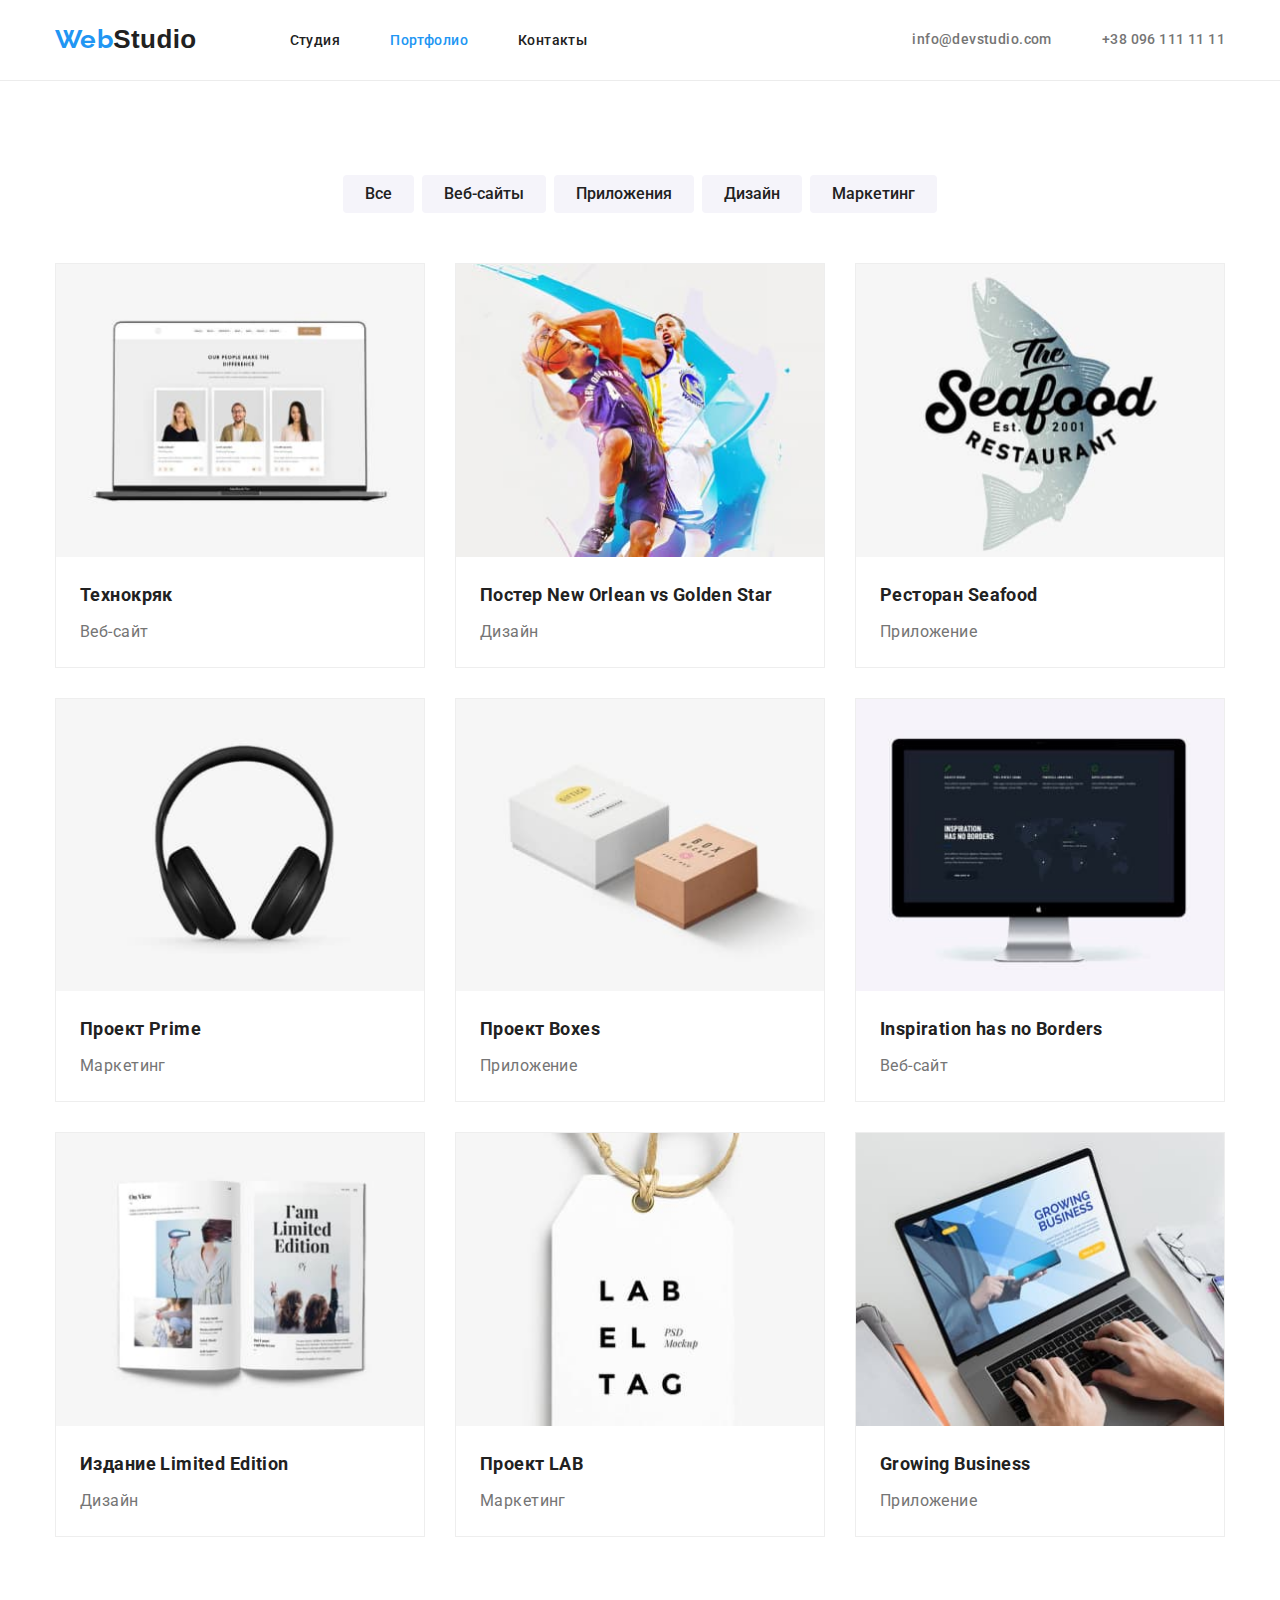
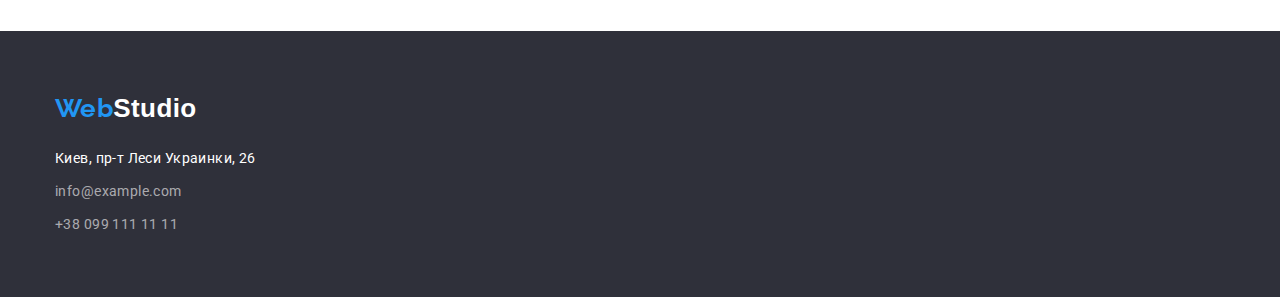
==== portfolio.html @ b823bd67 "копія дз 3" ====
<!DOCTYPE html>
<html lang="ru">

<head>
    <meta charset="UTF-8">
    <meta http-equiv="X-UA-Compatible" content="IE=edge">
    <meta name="viewport" content="width=device-width, initial-scale=1.0">
    <title>WebStudio</title>
    <link rel="stylesheet" href="https://cdnjs.cloudflare.com/ajax/libs/modern-normalize/1.0.0/modern-normalize.min.css">
    <link rel="stylesheet" href="./css/styles.css" />
    <link rel="preconnect" href="https://fonts.googleapis.com">
    <link rel="preconnect" href="https://fonts.gstatic.com" crossorigin>
    <link href="https://fonts.googleapis.com/css2?family=Raleway:wght@700&family=Roboto:wght@400;500;700;900&display=swap"
        rel="stylesheet">
</head>

<body>
    <!--Шапка сайта-->
    <header class="page-header">
        <div class="container main-nav">
            <nav class="main-nav">
                <a href="./index.html" class="logo">Web<span class="iteam">Studio</span></a>
                <ul class="site-nav list">
                    <li class="item"><a href="./index.html" class="link">Студия</a></li>
                    <li class="item"><a href="./portfolio.html" class="link current">Портфолио</a></li>
                    <li class="item"><a href="" class="link">Контакты</a></li>
                </ul>
            </nav>
            <ul class="auth-nav list">
                <li class="item"><a href="mainto:info@devstudio.com" class="link">info@devstudio.com</a></li>
                <li class="item"><a href="tel:+380961111111" class="link">+38 096 111 11 11</a></li>
            </ul>
        </div>
    </header>

    <main>
        <section class="section">
            <div class="container">
            <ul class="section-button list">
                <li class="item"><button type="button" class="button-second">Все</button></li>
                <li class="item"><button type="button" class="button-second">Веб-сайты</button></li>
                <li class="item"><button type="button" class="button-second">Приложения</button></li>
                <li class="item"><button type="button" class="button-second">Дизайн</button>
                <li class="item"><button type="button" class="button-second">Маркетинг</button></li>
            </ul>
            </div>
            <div class="container">
            <ul class="portfolio-work list">
                <li class="item">
                    <a href="" class="portfolio"><img src="./images/imgp.jpg" alt="Ноутбук" width="370" height="294">
                        <div class="card-content">
                        <h3 class="project">Технокряк</h3>
                        <p class="work">Веб-сайт</p>
                        </div>
                    </a>    
                </li>
                <li class="item">
                    <a href="" class="portfolio"><img src="./images/imgpo.jpg" alt="Баскетбол" width="370" height="294">
                        <div class="card-content">
                        <h3 class="project">Постер New Orlean vs Golden Star</h3>
                        <p class="work">Дизайн</p>
                        </div>
                    </a>
                </li>
                <li class="item">
                    <a href="" class="portfolio"><img src="./images/imgpor.jpg" alt="Название ресторана" width="370" height="294">
                        <div class="card-content">
                        <h3 class="project">Ресторан Seafood</h3>
                        <p class="work">Приложение</p>
                        </div>
                    </a>
                </li>
                <li class="item">
                    <a href="" class="portfolio">
                        <img src="./images/imgport.jpg" alt="Наушники" width="370" height="294">
                        <div class="card-content">
                        <h3 class="project">Проект Prime</h3>
                        <p class="work">Маркетинг</p>
                        </div>
                    </a>
                </li>
                <li class="item">
                    <a href="" class="portfolio"><img src="./images/imgportf.jpg" alt="Коробки" width="370" height="294">
                        <div class="card-content">
                        <h3 class="project">Проект Boxes</h3>
                        <p class="work">Приложение</p>
                        </div>
                    </a>
                </li>
                <li class="item">
                    <a href="" class="portfolio"><img src="./images/imgportfo.jpg" alt="Екран компа" width="370" height="294">
                        <div class="card-content">
                        <h3 class="project">Inspiration has no Borders</h3>
                        <p class="work">Веб-сайт</p>
                        </div>
                    </a>
                </li>
                <li class="item">
                    <a href="" class="portfolio"><img src="./images/imgportfol.jpg" alt="Журнал" width="370" height="294">
                        <div class="card-content">
                        <h3 class="project">Издание Limited Edition</h3>
                        <p class="work">Дизайн</p>
                        </div>
                    </a>
                </li>
                <li class="item">
                    <a href="" class="portfolio"><img src="./images/imgportfoli.jpg" alt="Емблема" width="370" height="294">
                        <div class="card-content">
                        <h3 class="project">Проект LAB</h3>
                        <p class="work">Маркетинг</p>
                        </div>
                    </a>
                </li>
                <li class="item">
                    <a href="" class="portfolio"><img src="./images/imgportfolio.jpg" alt="Работа за ноутом" width="370" height="294">
                        <div class="card-content">
                        <h3 class="project">Growing Business</h3>
                        <p class="work">Приложение</p>
                        </div>
                    </a>
                </li>
            </ul>
            </div>
        </section>
    </main>
    <footer class="footer">
        <div class="container">
            <a href="./index.html" class="logo">Web<span class="logos">Studio</span></a>
            <address>
                <ul class="contact-address list">
                    <li class="item">Киев, пр-т Леси Украинки, 26</li>
                    <li class="item"><a href="mainto:info@example.com" class="address">info@example.com</a></li>
                    <li class="item"><a href="tel:+380991111111" class="address">+38 099 111 11 11</a></li>
                </ul>
            </address>
        </div>
    </footer>

</body>

</html>
---- css/styles.css ----
:root {
  --primary-text-color: #212121;
  --title-text-color: #757575;
  --accent-color: #2196f3;
  --white-color: #ffffff;
  --background-button: #f5f4fa;
  --address--: #ffffff99;
  --background-hero: #2f303a;
  --portfolio-work-gap: 30px;
  --border-card: #eeeeee;
  --border-line: #ececec;
}

body {
  background-color: E5E5E5;
  color: var(--title-text-color);

  font-family: Roboto, sans-serif;
  font-size: 14px;
  line-height: 1.71;
  letter-spacing: 0.42px;
}

.list {
  padding: 0px;
  margin: 0px;
  list-style: none;
  font-style: normal;
}

img {
  display: block;
  max-width: 100%;
  height: auto;
}

/* цвет основного текста #212121 */
/* вторичный цвет текста #757575 */
/* белый цвет #FFFFFF */
/* голубой цвет #2196F3 */

/* site nav */
.site-nav {
  display: flex;
  margin-left: 93px;
}

.site-nav .item + .item {
  margin-left: 50px;
}

.site-nav .link {
  display: block;
  padding-top: 32px;
  padding-bottom: 32px;

  color: var(--primary-text-color);

  text-decoration: none;
  font-weight: 500;
  font-size: 14px;
  line-height: 1.17;
}

.main-nav {
  display: flex;
  align-items: center;
}

/*auth-nav*/
.auth-nav {
  display: flex;
  margin-left: auto;
}

.auth-nav .item + .item {
  margin-left: 50px;
}

.auth-nav .link:hover,
.auth-nav .link:focus {
  color: var(--accent-color);
}

.link-list:hover,
.link-list:focus {
  color: var(--accent-color);
}

/*Logo*/
.logo {
  color: var(--accent-color);
  text-decoration: none;
  font-family: Raleway, sans-serif;
  font-size: 26px;
  font-weight: 700;
  line-height: 1.17;
}

.iteam {
  color: var(--primary-text-color);

  font-family: Oleo Script, sans-serif;
  font-size: 26px;
  line-height: 1.38;
}

/* auth nav */
.auth-nav .link {
  display: block;
  padding-top: 32px;
  padding-bottom: 32px;

  color: var(--title-text-color);
  text-decoration: none;

  font-size: 14px;
  line-height: 1.14;
  font-weight: 500;
}

.page-header {
  margin: 0 auto;
  border-bottom: 1px solid var(--border-line);
}

.container {
  width: 1200px;
  padding-left: 15px;
  padding-right: 15px;
  margin: 0 auto;
}

/* Hero */

.hero {
  text-align: center;
  background-color: var(--background-hero);
  padding-top: 200px;
  padding-bottom: 200px;
}

.hero-title {
  margin-top: 0px;
  margin-bottom: 30px;
  color: var(--white-color);

  font-weight: 900;
  font-size: 44px;
  line-height: 1.36;
}

.section-title {
  margin-top: 0px;
  margin-bottom: 50px;

  color: var(--primary-text-color);

  font-weight: 700;
  font-size: 36px;
  line-height: 1.17;
  text-align: center;
}

.title {
  margin-top: 0px;
  margin-bottom: 10px;

  color: var(--primary-text-color);

  font-weight: 700;
  font-size: 14px;
  line-height: 1.17;
}

.text {
  margin-top: 0px;
  margin-bottom: 0px;
}

.site-nav .link.current {
  color: var(--accent-color);
}

.feature-list {
  display: flex;
  align-items: center;
}

.feature-list .item {
  display: block;
  width: 270px;
  height: 101px;
}

.feature-list .item + .item {
  margin-left: 30px;
}

.section-works {
  display: flex;
}

.section-works .item + .item {
  margin-left: 30px;
}

.section-team {
  display: flex;
  text-align: center;
}

.section-team > .item {
  border-radius: 4px;
  border: 1px solid var(--border-card);
}

.section-team .item + .item {
  margin-left: 30px;
}

.card-text {
  padding-top: 30px;
  padding-bottom: 30px;
}

.section-team .title {
  font-weight: 500;
  font-size: 16px;
  line-height: 1.17;
}

.section-team .text {
  font-size: 16px;
  line-height: 1.17;
}

.section {
  padding-top: 94px;
}

.section:nth-child(n + 3) {
  padding-bottom: 94px;
}

.section:last-child {
  padding-bottom: 94px;
}

.button {
  display: inline-block;
  border-radius: 4px;
  padding: 10px 32px;
  min-width: 200px;
  border: 0px solid transparent;

  color: var(--white-color);
  background-color: var(--accent-color);

  cursor: pointer;
  font-family: inherit;
  font-weight: 700;
  font-size: 16px;
  line-height: 1.88;
  text-align: center;
}

.button-second {
  display: inline-block;
  border-radius: 4px;
  padding: 6px 22px;
  border: 0px solid transparent;

  color: var(--primary-text-color);
  background-color: var(--background-button);
  cursor: pointer;
  font-family: inherit;
  font-weight: 500;
  font-size: 16px;
  line-height: 1.63;
  text-align: center;
}

.button-second:hover,
.button-second:focus {
  color: var(--white-color);
  background-color: var(--accent-color);
}

.section-button {
  display: flex;
  justify-content: center;
  margin-bottom: 50px;
}

.section-button .item + .item {
  margin-left: 8px;
}

.portfolio-work {
  display: flex;
  flex-wrap: wrap;

  margin-left: calc(-1 * var(--portfolio-work-gap));
  margin-top: calc(-1 * var(--portfolio-work-gap));
}

.portfolio-work > .item {
  flex-basis: calc(100% / 3 - 30px);
  margin-left: var(--portfolio-work-gap);
  margin-top: var(--portfolio-work-gap);
}

.project {
  margin-bottom: 4px;
  margin-top: 0px;
  color: var(--primary-text-color);

  font-weight: 700;
  font-size: 18px;
  line-height: 2;
}

.work {
  margin-top: 0px;
  margin-bottom: 0px;

  color: var(--title-text-color);

  font-size: 16px;
  line-height: 1.88;
}

.portfolio {
  text-decoration: none;
  display: block;
  max-width: 100%;
  height: auto;
  border: 1px solid var(--border-card);
}

.card-content {
  padding: 20px 24px;
}

.footer {
  border: var(--background-hero);
  background-color: #2f303a;
  color: var(--white-color);
  text-decoration: none;
  padding-top: 60px;
  padding-bottom: 60px;
}

.address:hover,
.address:focus {
  color: var(--accent-color);
}

.logos {
  color: var(--white-color);

  font-family: Oleo Script, sans-serif;
  font-size: 26px;
  line-height: 1.38;
}

.address {
  color: var(--address--);
  text-decoration: none;
}

.contact-address {
  margin-top: 20px;
}

.contact-address .item + .item {
  margin-top: 9px;
}
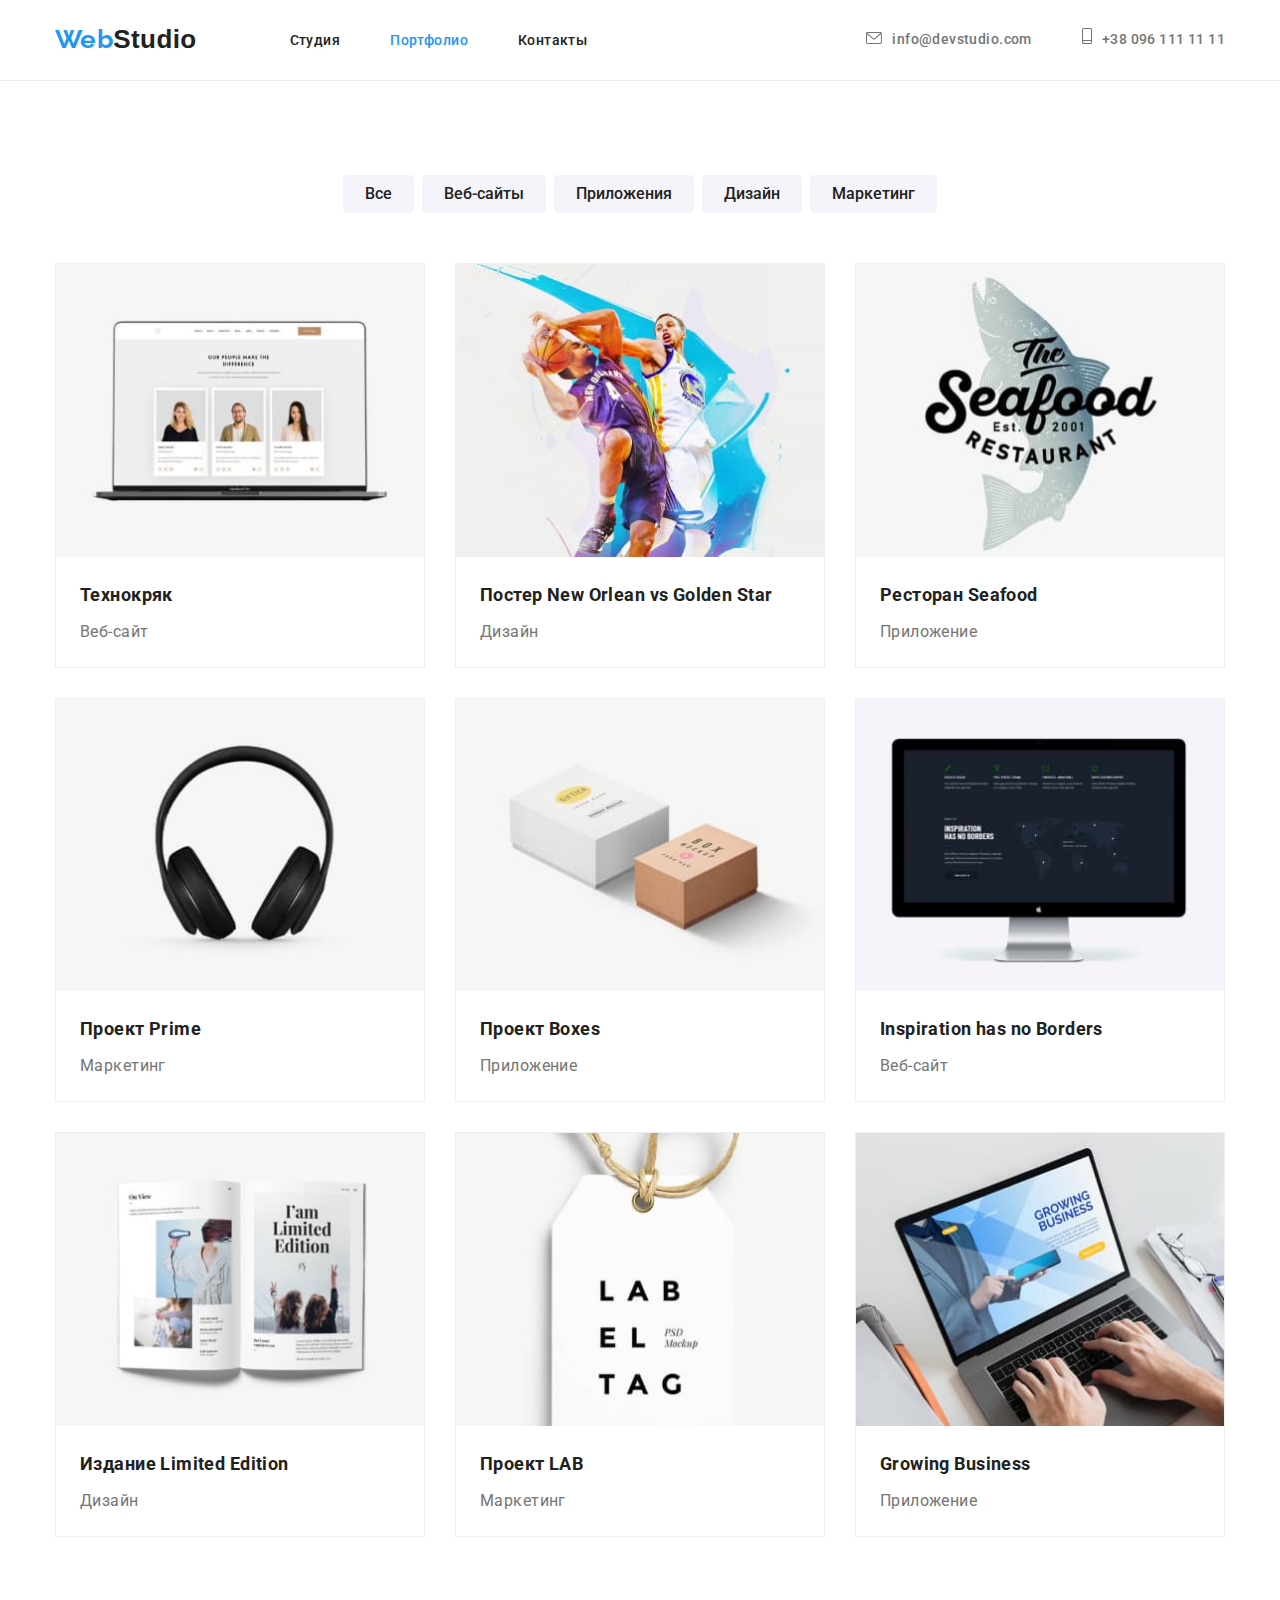
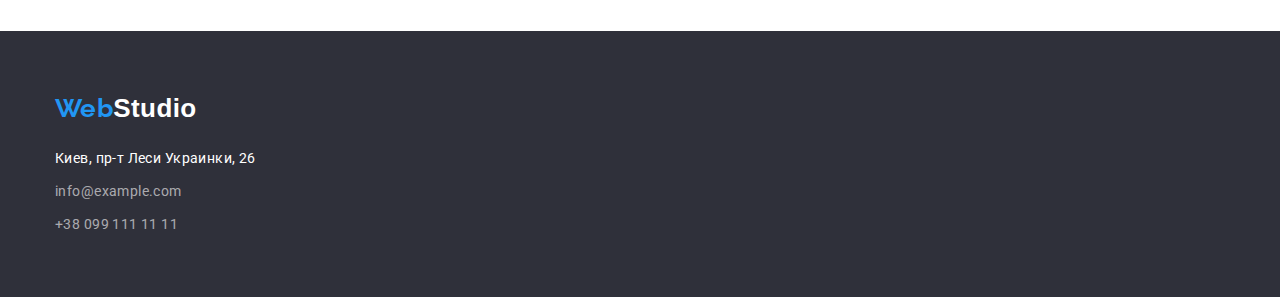
==== commit 2b0b4549: "тінь для карточок" ====
--- a/portfolio.html
+++ b/portfolio.html
@@ -27,8 +27,22 @@
                 </ul>
             </nav>
             <ul class="auth-nav list">
-                <li class="item"><a href="mainto:info@devstudio.com" class="link">info@devstudio.com</a></li>
-                <li class="item"><a href="tel:+380961111111" class="link">+38 096 111 11 11</a></li>
+                <li class="item">
+                    <div class="item-link">
+                        <svg class="icon-mail" width="16" height="12">
+                            <use href="./images/symbol-defs-2.svg#icon-mail"></use>
+                        </svg>
+                    </div>
+                    <a href="mainto:info@devstudio.com" class="link">info@devstudio.com</a>
+                </li>
+                <li class="item">
+                    <div class="item-link">
+                        <svg class="icon-smartphone" width="10" height="16">
+                            <use href="./images/symbol-defs-2.svg#icon-smartphone"></use>
+                        </svg>
+                    </div>
+                    <a href="tel:+380961111111" class="link">+38 096 111 11 11</a>
+                </li>
             </ul>
         </div>
     </header>
--- a/css/styles.css
+++ b/css/styles.css
@@ -9,6 +9,7 @@
   --portfolio-work-gap: 30px;
   --border-card: #eeeeee;
   --border-line: #ececec;
+  --icon: #afb1b8;
 }
 
 body {
@@ -77,7 +78,7 @@
   margin-left: 50px;
 }
 
-.auth-nav .link:hover,
+/*.auth-nav .link:hover,
 .auth-nav .link:focus {
   color: var(--accent-color);
 }
@@ -85,6 +86,28 @@
 .link-list:hover,
 .link-list:focus {
   color: var(--accent-color);
+}*/
+
+.auth-nav .item:hover,
+.auth-nav .item:focus {
+  color: var(--accent-color);
+}
+
+.auth-nav .item {
+  display: flex;
+  justify-content: center;
+  align-items: center;
+}
+
+.auth-nav .item-link {
+  display: block;
+  fill: var(--title-text-color);
+  margin-right: 10px;
+  cursor: pointer;
+}
+
+.auth-nav .item-link:hover {
+  fill: var(--accent-color);
 }
 
 /*Logo*/
@@ -134,10 +157,19 @@
 /* Hero */
 
 .hero {
+  max-width: 1600px;
+  height: 600px;
+  margin-left: auto;
+  margin-right: auto;
   text-align: center;
-  background-color: var(--background-hero);
   padding-top: 200px;
   padding-bottom: 200px;
+  background-color: var(--background-hero);
+  background-image: linear-gradient(to right, rgba(47, 48, 58, 0.4), rgba(47, 48, 58, 0.4)),
+    url(../images/Imghero.jpg);
+  background-repeat: no-repeat;
+  background-size: cover;
+  background-position: center;
 }
 
 .hero-title {
@@ -184,7 +216,6 @@
 
 .feature-list {
   display: flex;
-  align-items: center;
 }
 
 .feature-list .item {
@@ -197,6 +228,35 @@
   margin-left: 30px;
 }
 
+/*.feature-list .item::before {
+  display: block;
+  margin-bottom: 30px;
+  content: '';
+  height: 120px;
+  width: 270px;
+  background-size: 65.32px 70px;
+  background-repeat: no-repeat;
+  background-position: center;
+  border-radius: 4px;
+  background-color: #f5f4fa;
+}
+
+.feature-list .item:nth-child(1):before {
+  background-image: url(..//images/Vector.svg);
+}
+
+.feature-list .item:nth-child(2):before {
+  background-image: url(..//images/clock.svg);
+}
+
+.feature-list .item:nth-child(3):before {
+  background-image: url(..//images/diagram.svg);
+}
+
+.feature-list .item:nth-child(4):before {
+  background-image: url(..//images/astronaut.svg);
+}*/
+
 .section-works {
   display: flex;
 }
@@ -211,6 +271,8 @@
 }
 
 .section-team > .item {
+  box-shadow: 0px 1px 3px rgba(0, 0, 0, 0.12), 0px 1px 1px rgba(0, 0, 0, 0.14),
+    0px 2px 1px rgba(0, 0, 0, 0.2);
   border-radius: 4px;
   border: 1px solid var(--border-card);
 }
@@ -237,15 +299,16 @@
 
 .section {
   padding-top: 94px;
-}
-
-.section:nth-child(n + 3) {
+  padding-bottom: 94px;
+}
+
+/*.section:nth-child(n + 3) {
   padding-bottom: 94px;
 }
 
 .section:last-child {
   padding-bottom: 94px;
-}
+}*/
 
 .button {
   display: inline-block;
@@ -283,6 +346,8 @@
 
 .button-second:hover,
 .button-second:focus {
+  box-shadow: 0px 1px 1px rgba(0, 0, 0, 0.12), 0px 4px 4px rgba(0, 0, 0, 0.06),
+    1px 4px 6px rgba(0, 0, 0, 0.16);
   color: var(--white-color);
   background-color: var(--accent-color);
 }
@@ -337,6 +402,11 @@
   max-width: 100%;
   height: auto;
   border: 1px solid var(--border-card);
+}
+
+.portfolio-work .item:hover {
+  box-shadow: 0px 1px 1px rgba(0, 0, 0, 0.12), 0px 4px 4px rgba(0, 0, 0, 0.06),
+    1px 4px 6px rgba(0, 0, 0, 0.16);
 }
 
 .card-content {
@@ -352,6 +422,10 @@
   padding-bottom: 60px;
 }
 
+.addres {
+  display: flex;
+}
+
 .address:hover,
 .address:focus {
   color: var(--accent-color);
@@ -377,3 +451,105 @@
 .contact-address .item + .item {
   margin-top: 9px;
 }
+
+.item-feature {
+  display: flex;
+  justify-content: center;
+  align-items: center;
+  margin-bottom: 30px;
+  height: 120px;
+  width: 270px;
+  border-radius: 4px;
+  background-color: #f5f4fa;
+  fill: #212121;
+}
+
+.section-cliens {
+  display: flex;
+  justify-content: center;
+  align-items: center;
+}
+
+.cliens {
+  display: block;
+  padding: 16px 32px;
+  width: 170px;
+  height: 92px;
+  border-radius: 4px;
+  border: 1px solid #afb1b8;
+  fill: var(--icon);
+  cursor: pointer;
+}
+
+.section-cliens .item + .item {
+  margin-left: 30px;
+}
+
+.cliens:hover {
+  fill: var(--accent-color);
+  border: 1px solid var(--accent-color);
+}
+
+.icon {
+  display: flex;
+  justify-content: center;
+  align-items: center;
+}
+
+.contact {
+  display: block;
+  width: 44px;
+  height: 44px;
+  margin-top: 16px;
+  padding: 12px;
+  border: none;
+  border-radius: 50%;
+  fill: var(--icon);
+}
+
+.icon .contact + .contact {
+  margin-left: 10px;
+}
+
+.contact:hover {
+  fill: var(--white-color);
+  background-color: var(--accent-color);
+}
+
+.icon-footer {
+  display: flex;
+  align-items: center;
+  justify-content: center;
+}
+
+.sotial .contact {
+  fill: var(--white-color);
+  background: #ffffff1a;
+}
+
+.sotial .contact:hover {
+  fill: var(--white-color);
+  background: var(--accent-color);
+}
+
+.sotial .text {
+  display: block;
+}
+
+.sotial {
+  display: flex;
+  flex-direction: column;
+  width: 206px;
+  height: 80px;
+  margin-left: 70px;
+  margin-top: 72px;
+  margin-bottom: 100px;
+}
+
+.ours-team {
+  max-width: 1600px;
+  margin-left: auto;
+  margin-right: auto;
+  text-align: center;
+  background-color: var(--background-button);
+}
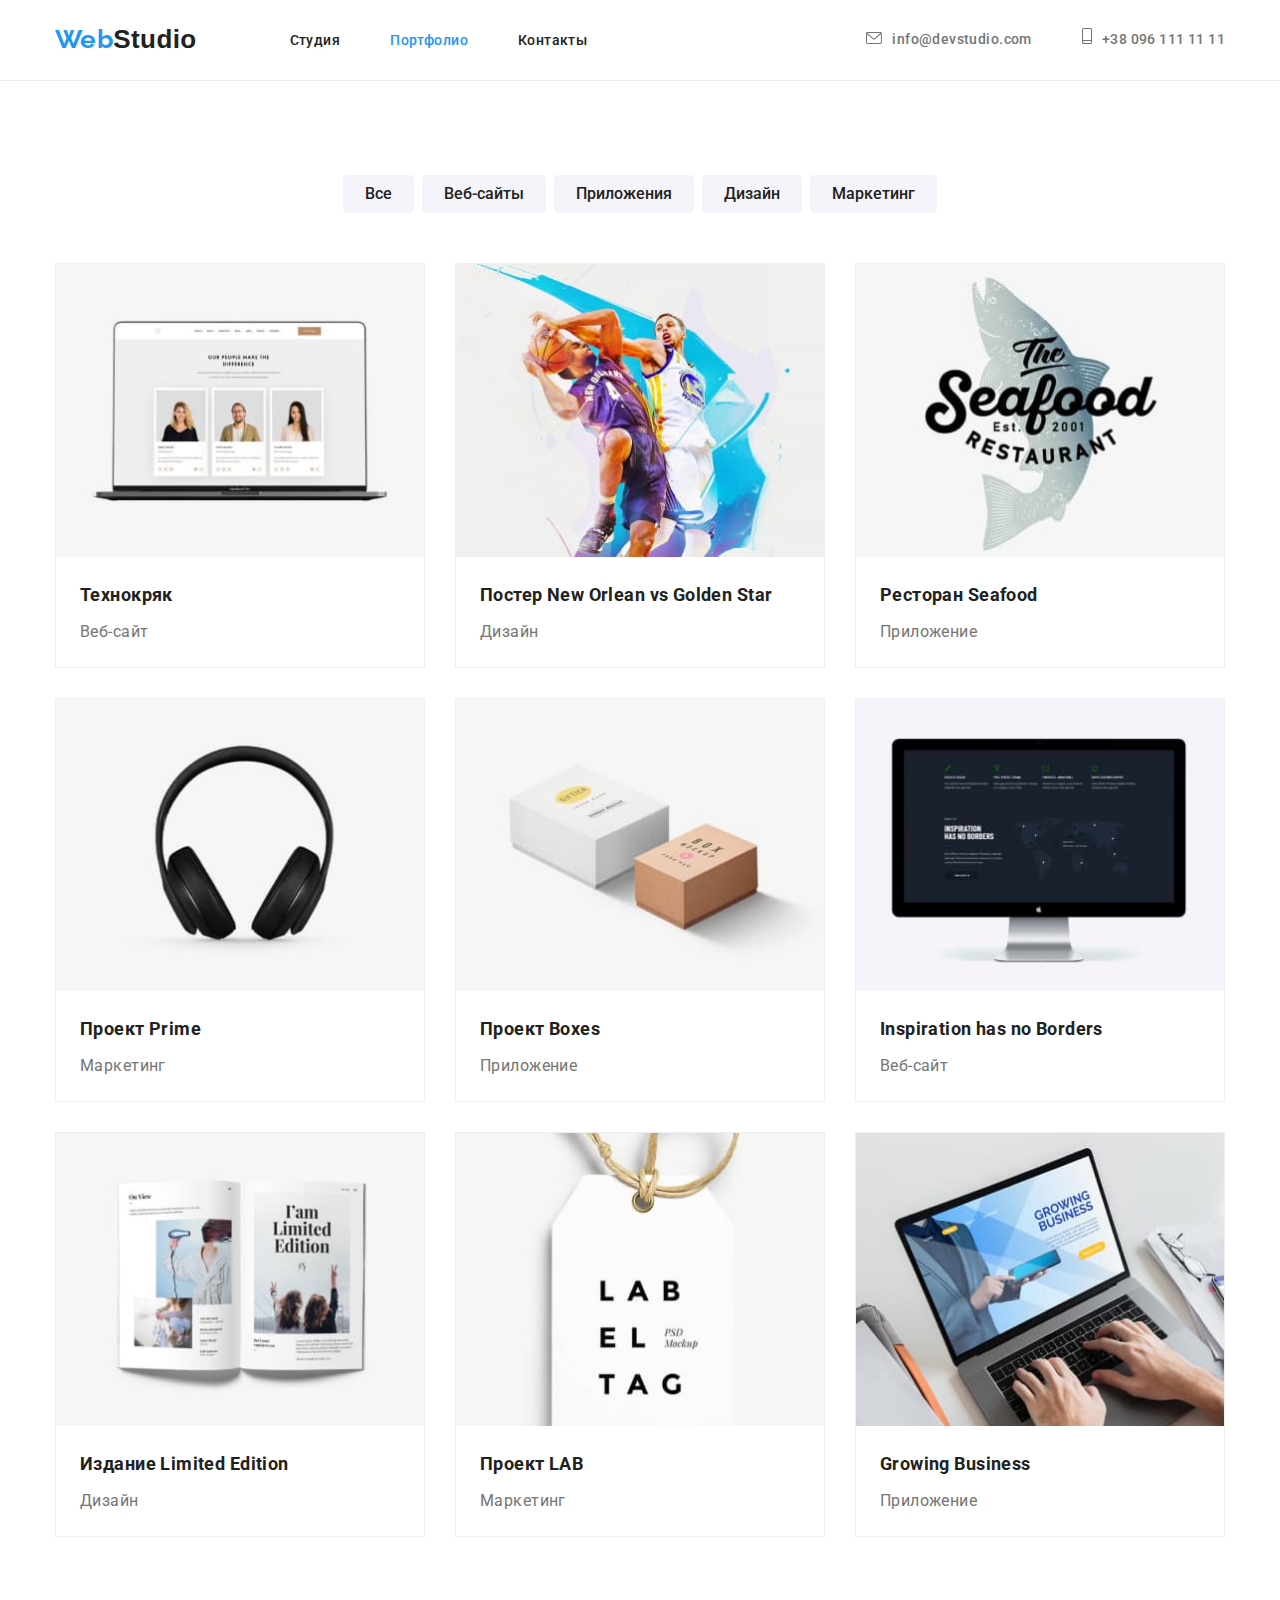
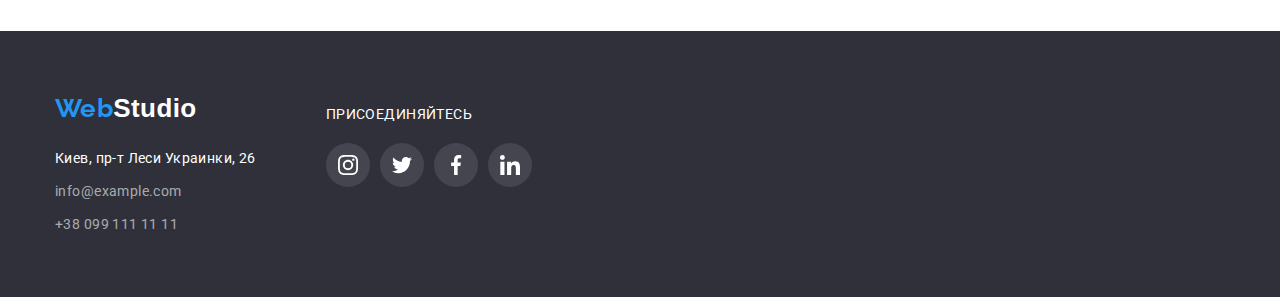
==== commit f0c55f86: "зроблена дз №4" ====
--- a/portfolio.html
+++ b/portfolio.html
@@ -137,8 +137,9 @@
             </div>
         </section>
     </main>
-    <footer class="footer">
-        <div class="container">
+<footer class="footer">
+    <div class="container addres">
+        <div class="addres">
             <a href="./index.html" class="logo">Web<span class="logos">Studio</span></a>
             <address>
                 <ul class="contact-address list">
@@ -148,7 +149,41 @@
                 </ul>
             </address>
         </div>
-    </footer>
+        <div class="sotial">
+            <p class="text">ПРИСОЕДИНЯЙТЕСЬ</p>
+            <ul class="icon list">
+                <li class="contact">
+                    <a class="contact-icon" aria-label="instagram">
+                        <svg class="icon-instagram" width="20" height="20">
+                            <use href="./images/symbol-defs-2.svg#icon-instagram"></use>
+                        </svg>
+                    </a>
+                </li>
+                <li class="contact">
+                    <a class="contact-icon" aria-label="twitter">
+                        <svg class="icon-twitter" width="20" height="20">
+                            <use href="./images/symbol-defs-2.svg#icon-twitter"></use>
+                        </svg>
+                    </a>
+                </li>
+                <li class="contact">
+                    <a class="contact-icon" aria-label="fasebook">
+                        <svg class="icon-facebook" width="20" height="20">
+                            <use href="./images/symbol-defs-2.svg#icon-facebook"></use>
+                        </svg>
+                    </a>
+                </li>
+                <li class="contact">
+                    <a class="contact-icon" aria-label="linkedin">
+                        <svg class="icon-linkedin" width="20" height="20">
+                            <use href="./images/symbol-defs-2.svg#icon-linkedin"></use>
+                        </svg>
+                    </a>
+                </li>
+            </ul>
+        </div>
+    </div>
+</footer>
 
 </body>
 
--- a/css/styles.css
+++ b/css/styles.css
@@ -78,18 +78,13 @@
   margin-left: 50px;
 }
 
-/*.auth-nav .link:hover,
+.auth-nav .link:hover,
 .auth-nav .link:focus {
   color: var(--accent-color);
 }
 
 .link-list:hover,
 .link-list:focus {
-  color: var(--accent-color);
-}*/
-
-.auth-nav .item:hover,
-.auth-nav .item:focus {
   color: var(--accent-color);
 }
 
@@ -214,17 +209,17 @@
   color: var(--accent-color);
 }
 
-.feature-list {
-  display: flex;
-}
-
-.feature-list .item {
+.section-feature {
+  display: flex;
+}
+
+.section-feature .item {
   display: block;
   width: 270px;
   height: 101px;
 }
 
-.feature-list .item + .item {
+.section-feature .item + .item {
   margin-left: 30px;
 }
 
@@ -542,8 +537,8 @@
   width: 206px;
   height: 80px;
   margin-left: 70px;
-  margin-top: 72px;
-  margin-bottom: 100px;
+  margin-top: 12px;
+  margin-bottom: 40px;
 }
 
 .ours-team {
@@ -553,3 +548,7 @@
   text-align: center;
   background-color: var(--background-button);
 }
+
+.container .addres {
+  flex-direction: column;
+}
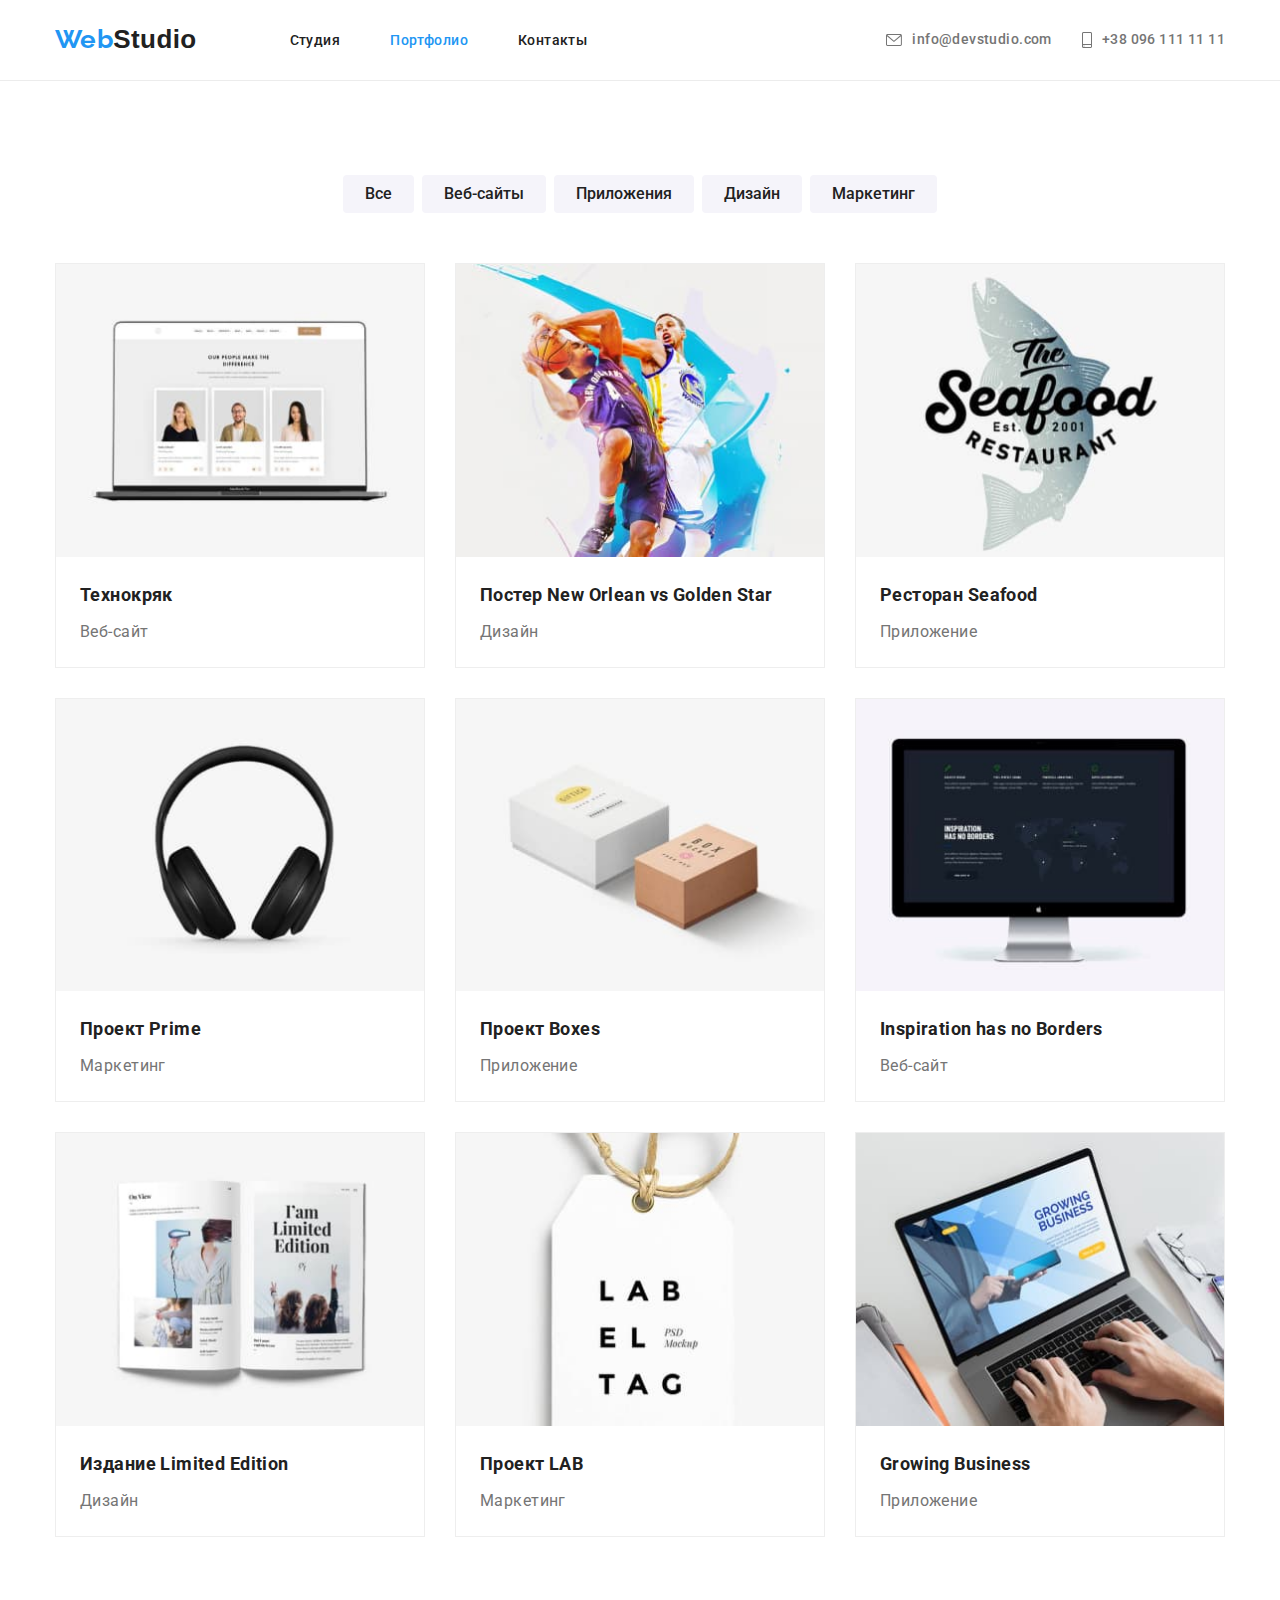
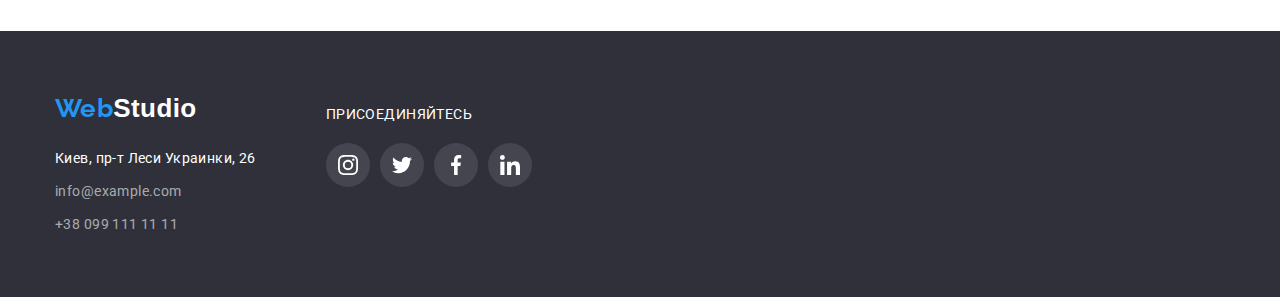
==== commit d743c2ee: "допрацьовано дз 4" ====
--- a/portfolio.html
+++ b/portfolio.html
@@ -27,16 +27,16 @@
                 </ul>
             </nav>
             <ul class="auth-nav list">
-                <li class="item">
-                    <div class="item-link">
+                <li class="item-nav link">
+                    <div class="item-icon">
                         <svg class="icon-mail" width="16" height="12">
                             <use href="./images/symbol-defs-2.svg#icon-mail"></use>
                         </svg>
                     </div>
                     <a href="mainto:info@devstudio.com" class="link">info@devstudio.com</a>
                 </li>
-                <li class="item">
-                    <div class="item-link">
+                <li class="item-nav link">
+                    <div class="item-icon">
                         <svg class="icon-smartphone" width="10" height="16">
                             <use href="./images/symbol-defs-2.svg#icon-smartphone"></use>
                         </svg>
--- a/css/styles.css
+++ b/css/styles.css
@@ -35,6 +35,12 @@
   height: auto;
 }
 
+svg {
+  display: block;
+  max-width: 100%;
+  height: auto;
+}
+
 /* цвет основного текста #212121 */
 /* вторичный цвет текста #757575 */
 /* белый цвет #FFFFFF */
@@ -72,6 +78,8 @@
 .auth-nav {
   display: flex;
   margin-left: auto;
+  padding-top: 32px;
+  padding-bottom: 32px;
 }
 
 .auth-nav .item + .item {
@@ -81,27 +89,6 @@
 .auth-nav .link:hover,
 .auth-nav .link:focus {
   color: var(--accent-color);
-}
-
-.link-list:hover,
-.link-list:focus {
-  color: var(--accent-color);
-}
-
-.auth-nav .item {
-  display: flex;
-  justify-content: center;
-  align-items: center;
-}
-
-.auth-nav .item-link {
-  display: block;
-  fill: var(--title-text-color);
-  margin-right: 10px;
-  cursor: pointer;
-}
-
-.auth-nav .item-link:hover {
   fill: var(--accent-color);
 }
 
@@ -125,16 +112,24 @@
 
 /* auth nav */
 .auth-nav .link {
-  display: block;
-  padding-top: 32px;
-  padding-bottom: 32px;
-
+  display: flex;
+  align-items: center;
+  justify-content: center;
   color: var(--title-text-color);
+  fill: var(--title-text-color);
   text-decoration: none;
 
   font-size: 14px;
   line-height: 1.14;
   font-weight: 500;
+}
+
+.auth-nav .item-nav + .item-nav {
+  margin-left: 30px;
+}
+
+.item-icon {
+  margin-right: 10px;
 }
 
 .page-header {
@@ -216,7 +211,6 @@
 .section-feature .item {
   display: block;
   width: 270px;
-  height: 101px;
 }
 
 .section-feature .item + .item {
@@ -266,6 +260,7 @@
 }
 
 .section-team > .item {
+  background-color: var(--white-color);
   box-shadow: 0px 1px 3px rgba(0, 0, 0, 0.12), 0px 1px 1px rgba(0, 0, 0, 0.14),
     0px 2px 1px rgba(0, 0, 0, 0.2);
   border-radius: 4px;
@@ -297,6 +292,9 @@
   padding-bottom: 94px;
 }
 
+.section:nth-child(2) {
+  padding-bottom: 0px;
+}
 /*.section:nth-child(n + 3) {
   padding-bottom: 94px;
 }
@@ -480,6 +478,13 @@
   margin-left: 30px;
 }
 
+.section-cliens .item:hover,
+.section-cliens .item:focus {
+  border-radius: 4px;
+  fill: var(--accent-color);
+  border: 1px solid var(--accent-color);
+}
+
 .cliens:hover {
   fill: var(--accent-color);
   border: 1px solid var(--accent-color);
@@ -506,7 +511,13 @@
   margin-left: 10px;
 }
 
-.contact:hover {
+.contact:hover,
+.contact:focus {
+  fill: var(--white-color);
+  background-color: var(--accent-color);
+}
+
+.icon:focus {
   fill: var(--white-color);
   background-color: var(--accent-color);
 }
@@ -522,7 +533,8 @@
   background: #ffffff1a;
 }
 
-.sotial .contact:hover {
+.sotial .contact:hover,
+.sotial .contact:focus {
   fill: var(--white-color);
   background: var(--accent-color);
 }
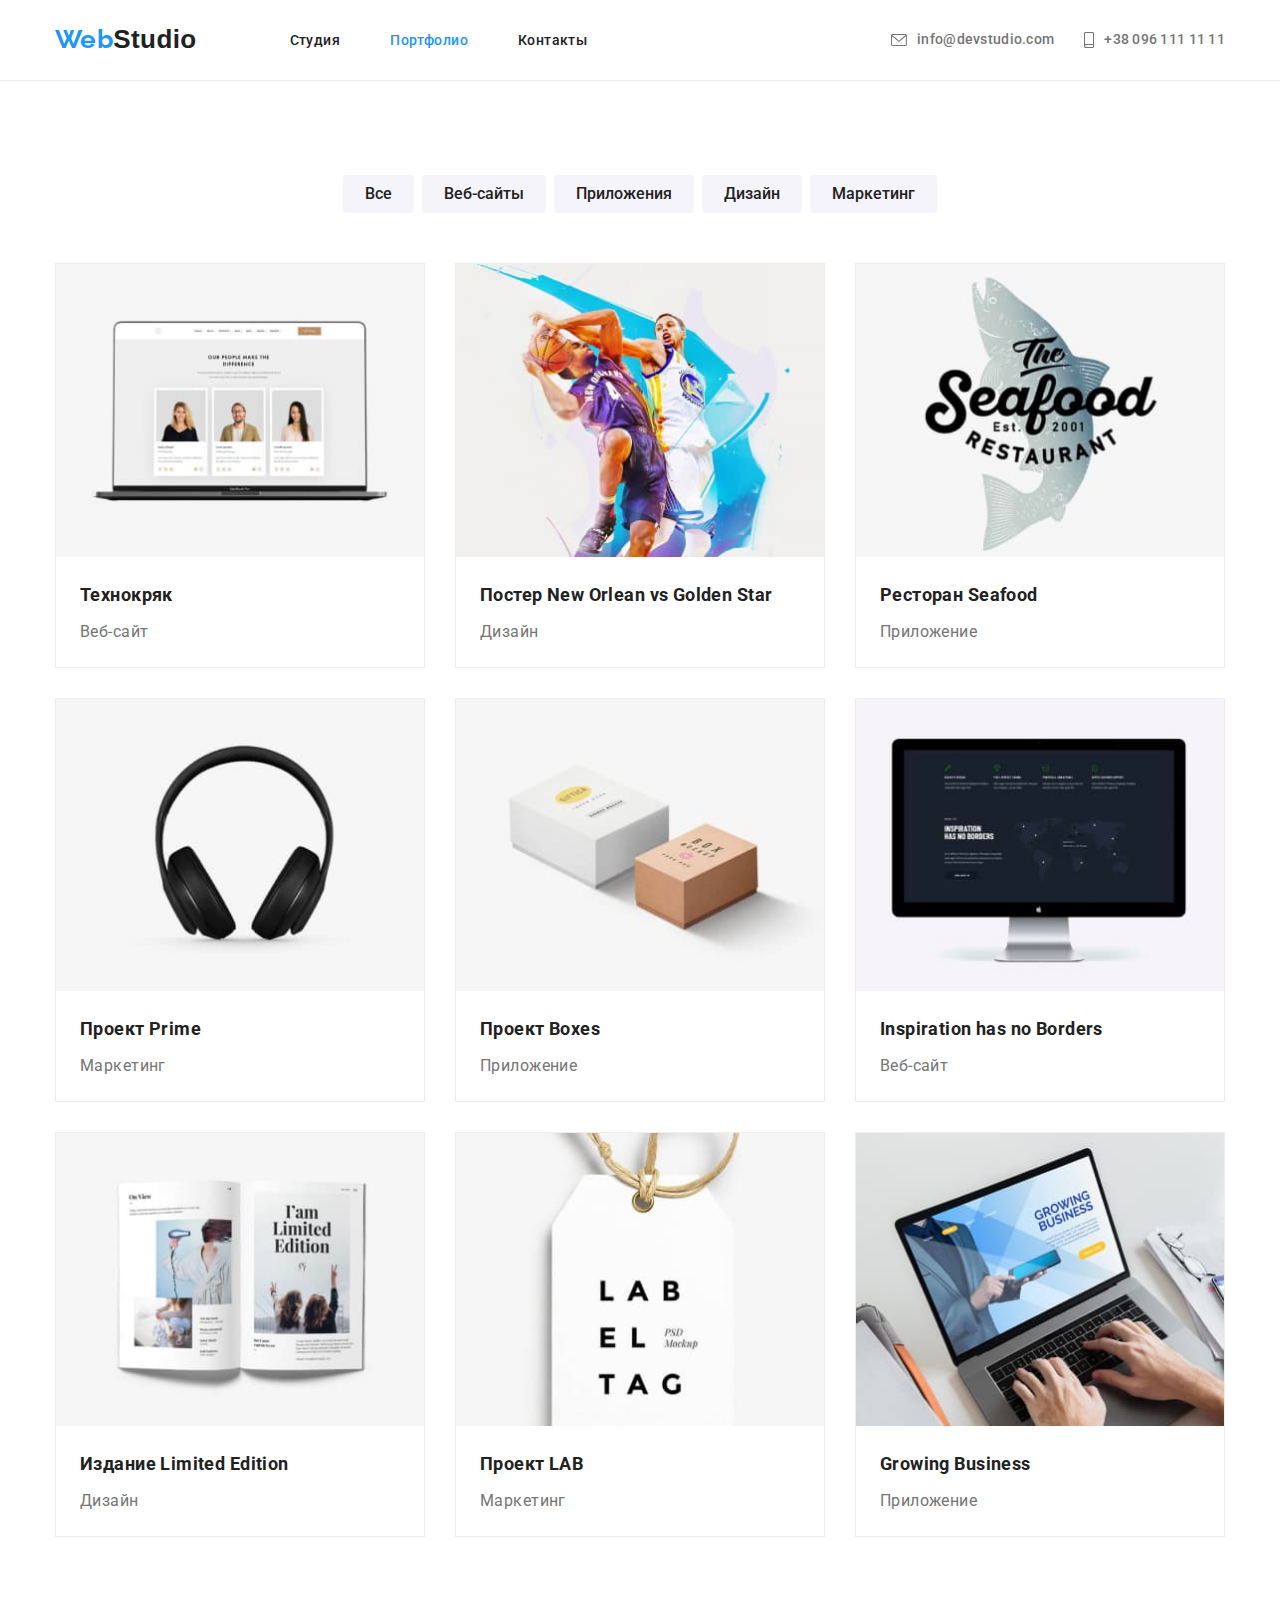
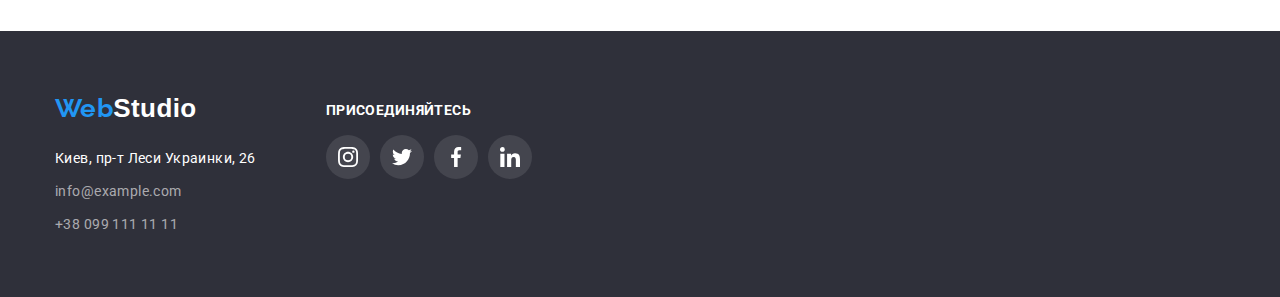
==== commit eb4be93b: "допрацювання" ====
--- a/portfolio.html
+++ b/portfolio.html
@@ -152,30 +152,30 @@
         <div class="sotial">
             <p class="text">ПРИСОЕДИНЯЙТЕСЬ</p>
             <ul class="icon list">
-                <li class="contact">
+                <li class="item">
                     <a class="contact-icon" aria-label="instagram">
-                        <svg class="icon-instagram" width="20" height="20">
+                        <svg class="icons" width="20" height="20">
                             <use href="./images/symbol-defs-2.svg#icon-instagram"></use>
                         </svg>
                     </a>
                 </li>
-                <li class="contact">
+                <li class="item">
                     <a class="contact-icon" aria-label="twitter">
-                        <svg class="icon-twitter" width="20" height="20">
+                        <svg class="icons" width="20" height="20">
                             <use href="./images/symbol-defs-2.svg#icon-twitter"></use>
                         </svg>
                     </a>
                 </li>
-                <li class="contact">
+                <li class="item">
                     <a class="contact-icon" aria-label="fasebook">
-                        <svg class="icon-facebook" width="20" height="20">
+                        <svg class="icons" width="20" height="20">
                             <use href="./images/symbol-defs-2.svg#icon-facebook"></use>
                         </svg>
                     </a>
                 </li>
-                <li class="contact">
+                <li class="item">
                     <a class="contact-icon" aria-label="linkedin">
-                        <svg class="icon-linkedin" width="20" height="20">
+                        <svg class="icons" width="20" height="20">
                             <use href="./images/symbol-defs-2.svg#icon-linkedin"></use>
                         </svg>
                     </a>
--- a/css/styles.css
+++ b/css/styles.css
@@ -118,17 +118,20 @@
   color: var(--title-text-color);
   fill: var(--title-text-color);
   text-decoration: none;
+  cursor: pointer;
 
   font-size: 14px;
   line-height: 1.14;
   font-weight: 500;
+  font-style: normal;
+  letter-spacing: 0.02em;
 }
 
 .auth-nav .item-nav + .item-nav {
   margin-left: 30px;
 }
 
-.item-icon {
+.item-icon:first-child {
   margin-right: 10px;
 }
 
@@ -478,25 +481,24 @@
   margin-left: 30px;
 }
 
-.section-cliens .item:hover,
-.section-cliens .item:focus {
-  border-radius: 4px;
+.icon-cliens:hover,
+.icon-cliens:focus {
+  fill: var(--accent-color);
+}
+
+.cliens:hover,
+.cliens:focus {
   fill: var(--accent-color);
   border: 1px solid var(--accent-color);
 }
 
-.cliens:hover {
-  fill: var(--accent-color);
-  border: 1px solid var(--accent-color);
-}
-
 .icon {
   display: flex;
   justify-content: center;
   align-items: center;
 }
 
-.contact {
+.contact-icon {
   display: block;
   width: 44px;
   height: 44px;
@@ -505,19 +507,22 @@
   border: none;
   border-radius: 50%;
   fill: var(--icon);
-}
-
-.icon .contact + .contact {
+  background-color: var(--white-color);
+  cursor: pointer;
+}
+
+.icon .item + .item {
   margin-left: 10px;
 }
 
-.contact:hover,
-.contact:focus {
+/*.icons:hover,
+.icons:focus {
   fill: var(--white-color);
   background-color: var(--accent-color);
-}
-
-.icon:focus {
+}*/
+
+.contact-icon:hover,
+.contact-icon:focus {
   fill: var(--white-color);
   background-color: var(--accent-color);
 }
@@ -528,13 +533,22 @@
   justify-content: center;
 }
 
-.sotial .contact {
+.sotial .text {
+  color: var(--white-color);
+  font-weight: bold;
+  font-size: 14px;
+  line-height: 1.14;
+  letter-spacing: 0.03em;
+  text-transform: uppercase;
+}
+
+.sotial .contact-icon {
   fill: var(--white-color);
-  background: #ffffff1a;
-}
-
-.sotial .contact:hover,
-.sotial .contact:focus {
+  background-color: rgba(255, 255, 255, 0.1);
+}
+
+.sotial .contact-icon:hover,
+.sotial .contact-icon:focus {
   fill: var(--white-color);
   background: var(--accent-color);
 }
